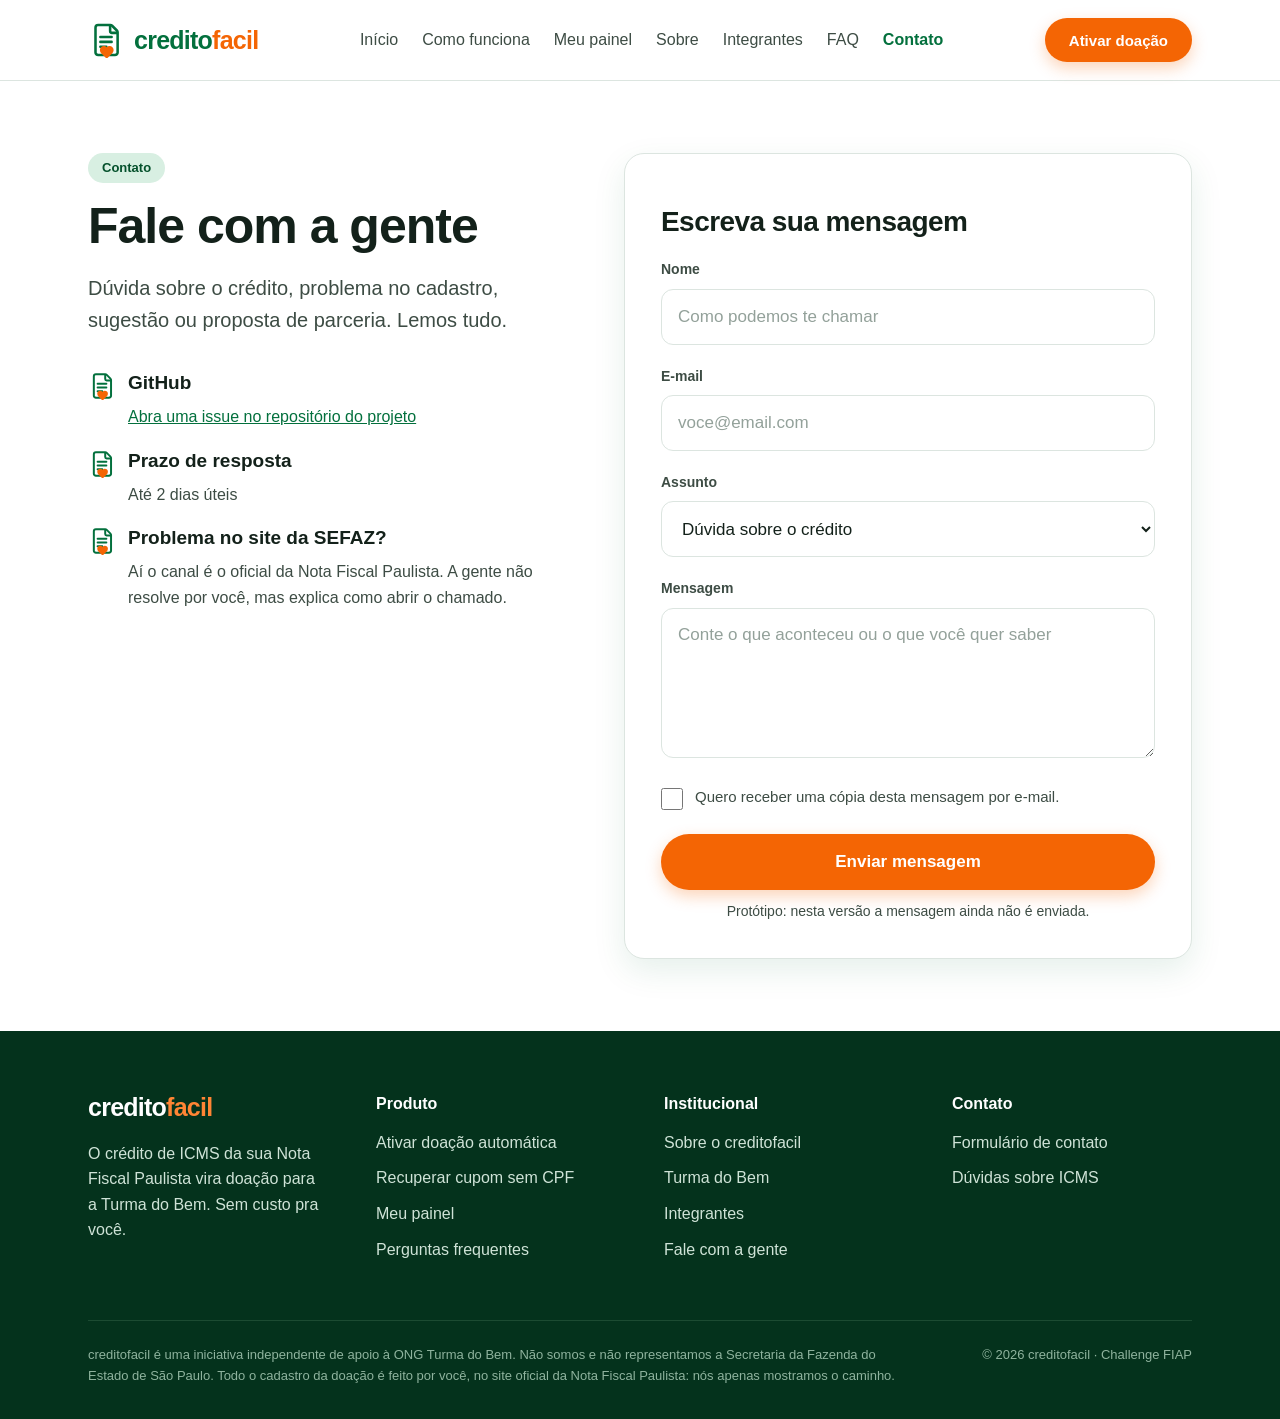
==== contato.html @ 5739f054 "feat: contato.html" ====
<!DOCTYPE html>
<html lang="pt-BR">
<head>
  <meta charset="UTF-8">
  <meta name="viewport" content="width=device-width, initial-scale=1.0">
  <title>Contato · creditofacil</title>
  <meta name="description" content="Fale com a equipe do creditofacil: dúvidas, problemas no cadastro, sugestões e parcerias.">
  <meta name="theme-color" content="#03703D">
  <link rel="icon" type="image/png" sizes="32x32" href="imagens/favicon-32.png">
  <link rel="apple-touch-icon" href="imagens/favicon-180.png">
  <link rel="stylesheet" href="css/style.css">
</head>
<body>
  <!-- cabeçalho: igual em todas as páginas -->
  <header class="header">
    <div class="conteudo header-conteudo">
      <a class="marca" href="index.html" aria-label="creditofacil, página inicial">
        <img src="imagens/icone-nota.svg" alt="" width="36" height="36">
        <span class="marca-texto"><span class="marca-credito">credito</span><span class="marca-facil">facil</span></span>
      </a>
      <nav class="nav" aria-label="Menu principal">
        <ul>
        <li><a href="index.html">Início</a></li>
        <li><a href="solucao-wizard.html">Como funciona</a></li>
        <li><a href="solucao-dashboard.html">Meu painel</a></li>
        <li><a href="sobre.html">Sobre</a></li>
        <li><a href="integrantes.html">Integrantes</a></li>
        <li><a href="faq.html">FAQ</a></li>
        <li><a href="contato.html" aria-current="page">Contato</a></li>
        </ul>
      </nav>
      <div class="header-acoes">
        <a class="btn btn-primario btn-sm" href="solucao-wizard.html">Ativar doação</a>
      </div>
    </div>
  </header>

  <main>
    <section class="sec sec-clara">
      <div class="conteudo colunas">
        <!-- informações de contato -->
        <div class="col-lateral">
          <span class="selo selo-verde">Contato</span>
          <h1 class="titulo-pagina">Fale com a gente</h1>
          <p class="lead">Dúvida sobre o crédito, problema no cadastro, sugestão ou proposta de parceria. Lemos tudo.</p>
          <ul class="lista-contato">
            <li class="icone-linha"><img src="imagens/icone-nota.svg" alt=""><div><h2 class="t5">GitHub</h2><p class="texto-sm"><a href="https://github.com/EstruttiJP/creditofacil/issues" target="_blank" rel="noopener">Abra uma issue no repositório do projeto</a></p></div></li>
            <li class="icone-linha"><img src="imagens/icone-nota.svg" alt=""><div><h2 class="t5">Prazo de resposta</h2><p class="texto-sm">Até 2 dias úteis</p></div></li>
            <li class="icone-linha"><img src="imagens/icone-nota.svg" alt=""><div><h2 class="t5">Problema no site da SEFAZ?</h2><p class="texto-sm">Aí o canal é o oficial da Nota Fiscal Paulista. A gente não resolve por você, mas explica como abrir o chamado.</p></div></li>
          </ul>
        </div>
        <!-- formulário (protótipo: ainda não envia de verdade) -->
        <div class="col-flex">
          <form class="card card-elev cta-ativacao" action="contato.html" method="get">
            <h2 class="t3">Escreva sua mensagem</h2>
            <div class="campo-bloco">
              <label class="rotulo" for="contato-nome">Nome</label>
              <input class="campo" id="contato-nome" name="nome" type="text" placeholder="Como podemos te chamar" autocomplete="name">
            </div>
            <div class="campo-bloco">
              <label class="rotulo" for="contato-email">E-mail</label>
              <input class="campo" id="contato-email" name="email" type="email" placeholder="voce@email.com" autocomplete="email">
            </div>
            <div class="campo-bloco">
              <label class="rotulo" for="contato-assunto">Assunto</label>
              <select class="campo" id="contato-assunto" name="assunto">
                <option>Dúvida sobre o crédito</option>
                <option>Problema no passo a passo</option>
                <option>Sugestão</option>
                <option>Parceria</option>
              </select>
            </div>
            <div class="campo-bloco">
              <label class="rotulo" for="contato-mensagem">Mensagem</label>
              <textarea class="campo area" id="contato-mensagem" name="mensagem" placeholder="Conte o que aconteceu ou o que você quer saber"></textarea>
            </div>
            <div class="check-linha">
              <input type="checkbox" id="contato-copia" name="copia">
              <label for="contato-copia">Quero receber uma cópia desta mensagem por e-mail.</label>
            </div>
            <button type="submit" class="btn btn-primario btn-bloco form-acao">Enviar mensagem</button>
            <p class="ajuda ajuda-central">Protótipo: nesta versão a mensagem ainda não é enviada.</p>
          </form>
        </div>
      </div>
    </section>
  </main>

  <!-- rodapé: igual em todas as páginas -->
  <footer class="footer">
    <div class="conteudo">
      <div class="footer-grade">
        <div>
          <span class="marca-texto"><span class="marca-credito">credito</span><span class="marca-facil">facil</span></span>
          <p class="footer-texto">O crédito de ICMS da sua Nota Fiscal Paulista vira doação para a Turma do Bem. Sem custo pra você.</p>
        </div>
        <div>
          <h2>Produto</h2>
          <ul>
            <li><a href="solucao-wizard.html">Ativar doação automática</a></li>
            <li><a href="solucao-wizard.html#recuperar-cupom">Recuperar cupom sem CPF</a></li>
            <li><a href="solucao-dashboard.html">Meu painel</a></li>
            <li><a href="faq.html">Perguntas frequentes</a></li>
          </ul>
        </div>
        <div>
          <h2>Institucional</h2>
          <ul>
            <li><a href="sobre.html">Sobre o creditofacil</a></li>
            <li><a href="sobre.html#turma-do-bem">Turma do Bem</a></li>
            <li><a href="integrantes.html">Integrantes</a></li>
            <li><a href="contato.html">Fale com a gente</a></li>
          </ul>
        </div>
        <div>
          <h2>Contato</h2>
          <ul>
            <li><a href="contato.html">Formulário de contato</a></li>
            <li><a href="faq.html">Dúvidas sobre ICMS</a></li>
          </ul>
        </div>
      </div>
      <hr class="footer-divisor">
      <div class="footer-legal">
        <p>creditofacil é uma iniciativa independente de apoio à ONG Turma do Bem. Não somos e não representamos a Secretaria da Fazenda do Estado de São Paulo. Todo o cadastro da doação é feito por você, no site oficial da Nota Fiscal Paulista: nós apenas mostramos o caminho.</p>
        <p>© 2026 creditofacil · Challenge FIAP</p>
      </div>
    </div>
  </footer>
</body>
</html>
---- css/style.css ----
* {
  box-sizing: border-box;
}

html {
  scroll-behavior: smooth;
}

body {
  margin: 0;
  min-width: 992px;
  background: #f6f9f7;
  color: #13211a;
  font-family: "Source Sans 3", "Segoe UI", Roboto, "Helvetica Neue", Arial, sans-serif;
  font-size: 17px;
  line-height: 1.6;
}

h1, h2, h3, h4 {
  font-family: "Poppins", "Segoe UI", "Helvetica Neue", Arial, sans-serif;
  margin: 0;
  letter-spacing: -0.02em;
  line-height: 1.15;
}

p, figure {
  margin: 0;
}

ul, ol {
  margin: 0;
  padding: 0;
}

a {
  color: #03703d;
}

a:hover {
  color: #05512c;
}

a:focus-visible, button:focus-visible, input:focus-visible, textarea:focus-visible, summary:focus-visible {
  outline: 3px solid rgba(244, 101, 4, 0.45);
  outline-offset: 3px;
}

img {
  max-width: 100%;
  display: block;
}

/* Layout */
.conteudo {
  width: 100%;
  margin: 0 auto;
  padding: 0 40px;
}

.sec {
  padding: 72px 0;
}

.sec-topo {
  padding: 64px 0 40px;
  border-bottom: 1px solid #dce5e0;
}

.sec-clara {
  background: #ffffff;
}

.sec-verde-claro {
  background: #eff8f3;
}

.sec-escura {
  background: #04321c;
  padding: 56px 0;
}

.sec-bordas {
  border-top: 1px solid #dce5e0;
  border-bottom: 1px solid #dce5e0;
}

.colunas {
  display: flex;
  gap: 56px;
  align-items: flex-start;
}

.colunas-centro {
  align-items: center;
}

.colunas-base {
  align-items: flex-end;
}

.colunas-esticadas {
  align-items: stretch;
}

.col-flex {
  flex: 1 1 0;
  min-width: 0;
}

.col-lateral {
  width: 480px;
  flex-shrink: 0;
}

.col-lateral-estreita {
  width: 400px;
  flex-shrink: 0;
}

.col-titulo {
  width: 420px;
  flex-shrink: 0;
}

.grade-2 {
  display: grid;
  grid-template-columns: repeat(2, minmax(0, 1fr));
  gap: 24px;
}

.grade-3 {
  display: grid;
  grid-template-columns: repeat(3, minmax(0, 1fr));
  gap: 24px;
}

.grade-2, .grade-3, .confianca {
  list-style: none;
}

.pilha {
  display: flex;
  flex-direction: column;
  gap: 24px;
}

.linha-botoes {
  display: flex;
  gap: 16px;
  align-items: center;
  flex-wrap: wrap;
}

.largura-texto {
  max-width: 760px;
}

.margem-topo {
  margin-top: 32px;
}

/* Tipografia */
.titulo-hero {
  font-size: 56px;
  line-height: 1.08;
  max-width: 620px;
  margin-top: 20px;
}

.titulo-pagina {
  font-size: 50px;
  line-height: 1.1;
  max-width: 840px;
  margin-top: 20px;
}

.t1 {
  font-size: 40px;
}

.t2 {
  font-size: 32px;
}

.t3 {
  font-size: 28px;
}

.t4 {
  font-size: 22px;
  letter-spacing: -0.01em;
}

.t5 {
  font-size: 19px;
  letter-spacing: 0;
}

.lead {
  font-size: 20px;
  color: #3d4c44;
  margin-top: 18px;
  max-width: 720px;
}

.texto {
  color: #3d4c44;
  margin-top: 12px;
}

.texto-sm {
  font-size: 16px;
  color: #3d4c44;
  margin-top: 10px;
}

.destaque {
  color: #f46504;
}

.selo + h1, .selo + h2, .selo + h3 {
  margin-top: 16px;
}

/* Componentes */
.btn {
  display: inline-flex;
  align-items: center;
  justify-content: center;
  gap: 10px;
  height: 56px;
  padding: 0 32px;
  border-radius: 999px;
  border: 2px solid transparent;
  font-family: "Poppins", "Segoe UI", "Helvetica Neue", Arial, sans-serif;
  font-weight: 600;
  font-size: 17px;
  line-height: 1;
  text-decoration: none;
  cursor: pointer;
}

.btn:hover {
  transform: translateY(-2px);
  text-decoration: none;
}

.btn-primario {
  background: #f46504;
  color: #ffffff;
  box-shadow: 0 6px 16px rgba(244, 101, 4, 0.28);
}

.btn-primario:hover {
  background: #d95703;
  color: #ffffff;
}

.btn-secundario {
  background: transparent;
  color: #03703d;
  border-color: #03703d;
}

.btn-secundario:hover {
  background: #eff8f3;
}

.btn-fantasma {
  background: transparent;
  color: #03703d;
  height: 44px;
  padding: 0 16px;
  font-size: 16px;
}

.btn-fantasma:hover {
  background: #eff8f3;
}

.btn-sm {
  height: 44px;
  padding: 0 22px;
  font-size: 15px;
}

.btn-bloco {
  width: 100%;
}

/* Cartoes */
.card {
  background: #ffffff;
  border: 1px solid #dce5e0;
  border-radius: 16px;
  padding: 32px;
}

main .card:hover {
  transform: translateY(-3px);
  box-shadow: 0 14px 28px rgba(3, 112, 61, 0.12);
}

.card-elev {
  box-shadow: 0 12px 32px rgba(3, 112, 61, 0.1);
  border-radius: 20px;
}

.card-laranja {
  background: #fff4ec;
  border-color: #ffe7d6;
}

.card-verde {
  background: #eff8f3;
  border-color: #d8efe2;
}

/* Selos */
.selo {
  display: inline-flex;
  align-items: center;
  height: 30px;
  padding: 0 14px;
  border-radius: 999px;
  font-family: "Poppins", "Segoe UI", "Helvetica Neue", Arial, sans-serif;
  font-weight: 600;
  font-size: 13px;
}

.selo-verde {
  background: #d8efe2;
  color: #05512c;
}

.selo-laranja {
  background: #ffe7d6;
  color: #b84604;
}

/* Formularios */
.campo-bloco {
  margin-top: 20px;
}

.rotulo {
  display: block;
  font-family: "Poppins", "Segoe UI", "Helvetica Neue", Arial, sans-serif;
  font-weight: 600;
  font-size: 14px;
  color: #3d4c44;
  margin-bottom: 8px;
}

.campo {
  width: 100%;
  height: 56px;
  padding: 0 16px;
  border: 1px solid #dce5e0;
  border-radius: 12px;
  background: #ffffff;
  font-family: "Source Sans 3", "Segoe UI", Roboto, "Helvetica Neue", Arial, sans-serif;
  font-size: 17px;
  color: #13211a;
}

.campo::placeholder {
  color: #93a19a;
}

.campo:focus {
  outline: none;
  border-color: #03703d;
  box-shadow: 0 0 0 3px rgba(10, 140, 78, 0.18);
}

.area {
  height: auto;
  min-height: 150px;
  padding: 16px;
  resize: vertical;
}

.ajuda {
  font-size: 14px;
  color: #5c6b63;
  margin-top: 8px;
}

.ajuda-central {
  text-align: center;
  margin-top: 14px;
}

.check-linha {
  display: flex;
  gap: 12px;
  align-items: flex-start;
  margin-top: 20px;
}

.check-linha input {
  width: 22px;
  height: 22px;
  margin: 2px 0 0;
  accent-color: #03703d;
  flex-shrink: 0;
}

.check-linha label {
  font-size: 15px;
  line-height: 1.5;
  color: #3d4c44;
}

.form-acao {
  margin-top: 24px;
}

.grade-campos {
  display: grid;
  grid-template-columns: repeat(3, minmax(0, 1fr));
  gap: 16px;
  margin-top: 20px;
}

.divisor {
  height: 1px;
  border: 0;
  background: #dce5e0;
  margin: 22px 0;
}

.icone-linha {
  display: flex;
  gap: 12px;
  align-items: flex-start;
}

.icone-linha img {
  width: 28px;
  height: 28px;
  flex-shrink: 0;
}

.confianca {
  display: flex;
  gap: 28px;
  margin-top: 32px;
  flex-wrap: wrap;
}

.confianca .icone-linha {
  align-items: center;
  color: #3d4c44;
  font-size: 16px;
}

.lista-contato {
  display: flex;
  flex-direction: column;
  gap: 20px;
  margin-top: 36px;
}

.lista-contato h3 {
  font-size: 17px;
}

.numero-passo {
  width: 48px;
  height: 48px;
  border-radius: 999px;
  background: #03703d;
  color: #ffffff;
  display: flex;
  align-items: center;
  justify-content: center;
  font-family: "Poppins", "Segoe UI", "Helvetica Neue", Arial, sans-serif;
  font-weight: 700;
  font-size: 20px;
}

.card .numero-passo + h3 {
  margin-top: 20px;
}

/* Paginas */
.numero-grande {
  font-family: "Poppins", "Segoe UI", "Helvetica Neue", Arial, sans-serif;
  font-size: 40px;
  font-weight: 700;
  color: #ffffff;
  line-height: 1;
}

.numero-grande.destaque {
  color: #ff8534;
}

.numero-legenda {
  font-size: 16px;
  color: #cfe3d7;
  margin-top: 8px;
}

.numero-fonte {
  display: block;
  font-size: 13px;
  color: #8fb39e;
}

.cta-ativacao {
  padding: 36px;
}

.cta-ativacao h2 {
  margin-top: 16px;
}

.cta-ativacao > p {
  color: #3d4c44;
  margin-top: 10px;
}

.recuperacao-bloco {
  background: #eff8f3;
  border: 1px solid #d8efe2;
  border-radius: 20px;
  padding: 36px;
}

.upload-area {
  margin-top: 24px;
  padding: 32px;
  border: 2px dashed #17a661;
  border-radius: 16px;
  background: #ffffff;
  display: flex;
  flex-direction: column;
  align-items: center;
  gap: 12px;
  text-align: center;
  cursor: pointer;
}

.upload-area:hover {
  background: #eff8f3;
}

.upload-area img {
  width: 44px;
  height: 44px;
}

.upload-area input {
  font-size: 15px;
}

.upload-titulo {
  font-family: "Poppins", "Segoe UI", "Helvetica Neue", Arial, sans-serif;
  font-size: 19px;
  font-weight: 600;
}

.exemplo-leitura {
  margin-top: 24px;
  padding: 24px;
  border-radius: 16px;
  background: #ffffff;
  border: 1px solid #dce5e0;
}

.exemplo-leitura h3 {
  font-size: 17px;
}

.trilha {
  display: flex;
  align-items: center;
  gap: 16px;
  margin-top: 36px;
}

.trilha-passo {
  display: flex;
  align-items: center;
  gap: 12px;
  text-decoration: none;
}

.trilha-numero {
  width: 36px;
  height: 36px;
  border-radius: 999px;
  background: #03703d;
  color: #ffffff;
  display: flex;
  align-items: center;
  justify-content: center;
  font-family: "Poppins", "Segoe UI", "Helvetica Neue", Arial, sans-serif;
  font-weight: 700;
  flex-shrink: 0;
}

.trilha-titulo {
  font-family: "Poppins", "Segoe UI", "Helvetica Neue", Arial, sans-serif;
  font-size: 16px;
  font-weight: 600;
  color: #13211a;
}

.trilha-linha {
  flex-grow: 1;
  height: 2px;
  background: #03703d;
  min-width: 40px;
}

.passo + .passo {
  margin-top: 32px;
}

.lista-numerada {
  list-style: none;
  margin-top: 24px;
  display: flex;
  flex-direction: column;
  gap: 16px;
  counter-reset: passo;
}

.lista-numerada li {
  display: flex;
  gap: 14px;
  align-items: flex-start;
  counter-increment: passo;
}

.lista-numerada li::before {
  content: counter(passo);
  width: 28px;
  height: 28px;
  flex-shrink: 0;
  border-radius: 999px;
  background: #eff8f3;
  color: #05512c;
  display: flex;
  align-items: center;
  justify-content: center;
  font-family: "Poppins", "Segoe UI", "Helvetica Neue", Arial, sans-serif;
  font-weight: 700;
  font-size: 14px;
}

.aviso-exemplo {
  margin-top: 16px;
}

.stat-card p:first-child {
  font-size: 16px;
  color: #3d4c44;
}

.stat-valor {
  font-family: "Poppins", "Segoe UI", "Helvetica Neue", Arial, sans-serif;
  font-size: 48px;
  font-weight: 700;
  line-height: 1.1;
  margin-top: 8px;
}

.card-tabela {
  padding: 0;
  overflow: hidden;
}

.card-tabela-topo {
  padding: 28px 32px;
  display: flex;
  justify-content: space-between;
  align-items: center;
}

.card-tabela-rodape {
  padding: 18px 32px 28px;
}

.tabela-historico {
  width: 100%;
  border-collapse: collapse;
}

.tabela-historico caption {
  caption-side: bottom;
  text-align: left;
  padding: 12px 16px 0;
}

.tabela-historico th {
  text-align: left;
  padding: 12px 16px;
  background: #f6f9f7;
  font-family: "Poppins", "Segoe UI", "Helvetica Neue", Arial, sans-serif;
  font-size: 14px;
  font-weight: 600;
  color: #3d4c44;
}

.tabela-historico td {
  padding: 18px 16px;
  border-top: 1px solid #dce5e0;
  font-size: 16px;
  color: #3d4c44;
}

.tabela-historico .col-valor {
  text-align: right;
  font-family: "Poppins", "Segoe UI", "Helvetica Neue", Arial, sans-serif;
  font-weight: 600;
  white-space: nowrap;
}

.tabela-historico th.col-valor {
  font-weight: 600;
}

.impacto-card {
  border-radius: 20px;
  background: #04321c;
  padding: 32px;
  color: #ffffff;
}

.impacto-card .icone-linha {
  align-items: center;
}

.impacto-card img {
  width: 40px;
  height: 40px;
}

.impacto-card p {
  color: #cfe3d7;
  margin-top: 14px;
}

.impacto-card .numero-fonte {
  margin-top: 12px;
}

.como-desfazer {
  margin-top: 20px;
  max-width: 760px;
}

.como-desfazer summary {
  cursor: pointer;
  font-family: "Poppins", "Segoe UI", "Helvetica Neue", Arial, sans-serif;
  font-weight: 600;
  color: #03703d;
}

.como-desfazer p {
  margin-top: 10px;
  color: #3d4c44;
}

.faq-grupo + .faq-grupo {
  margin-top: 48px;
}

.faq-lista {
  display: flex;
  flex-direction: column;
  gap: 16px;
  margin-top: 20px;
}

.faq-item {
  padding: 24px 28px;
}

.faq-item summary {
  list-style: none;
  cursor: pointer;
  display: flex;
  justify-content: space-between;
  align-items: center;
  gap: 24px;
  font-family: "Poppins", "Segoe UI", "Helvetica Neue", Arial, sans-serif;
  font-size: 20px;
  font-weight: 600;
}

.faq-item summary::-webkit-details-marker {
  display: none;
}

.faq-item summary::after {
  content: "+";
  width: 32px;
  height: 32px;
  flex-shrink: 0;
  border-radius: 999px;
  background: #eff8f3;
  color: #03703d;
  display: flex;
  align-items: center;
  justify-content: center;
  font-size: 20px;
}

.faq-item[open] summary::after {
  content: "−";
  background: #d8efe2;
}

.faq-item p {
  color: #3d4c44;
  margin-top: 14px;
  max-width: 920px;
}

.faq-mais {
  margin-top: 56px;
  display: flex;
  gap: 24px;
  align-items: center;
  background: #eff8f3;
  border-radius: 20px;
  padding: 32px;
}

.faq-mais img {
  width: 44px;
  height: 44px;
}

.lista-fontes {
  margin-top: 20px;
  padding-left: 20px;
  display: flex;
  flex-direction: column;
  gap: 12px;
  color: #3d4c44;
  font-size: 16px;
}

.membro {
  text-align: center;
  display: flex;
  flex-direction: column;
  align-items: center;
}

.membro-foto {
  width: 160px;
  height: 160px;
  border-radius: 999px;
  object-fit: cover;
  border: 4px solid #d8efe2;
  background: #eff8f3;
}

.membro h2 {
  font-size: 21px;
  margin-top: 20px;
}

.membro-dados {
  list-style: none;
  margin-top: 12px;
  color: #3d4c44;
  font-size: 16px;
}

.membro-links {
  display: flex;
  gap: 12px;
  margin-top: 18px;
}

.membro-links .btn {
  padding: 0 16px;
  font-size: 14px;
}

/* Cabecalho e Rodape */
.header {
  background: #ffffff;
  border-bottom: 1px solid #dce5e0;
  position: sticky;
  top: 0;
  z-index: 100;
}

.header-conteudo {
  height: 80px;
  display: flex;
  align-items: center;
  justify-content: space-between;
  gap: 32px;
}

.marca {
  display: inline-flex;
  align-items: center;
  gap: 10px;
  text-decoration: none;
}

.marca img {
  width: 36px;
  height: 36px;
}

.marca-texto {
  font-family: "Poppins", "Segoe UI", "Helvetica Neue", Arial, sans-serif;
  font-size: 25px;
  font-weight: 700;
  letter-spacing: -0.03em;
  line-height: 1;
}

.marca-credito {
  color: #03703d;
}

.marca-facil {
  color: #f46504;
}

.nav ul {
  list-style: none;
  display: flex;
  align-items: center;
  gap: 24px;
}

.nav a {
  font-family: "Poppins", "Segoe UI", "Helvetica Neue", Arial, sans-serif;
  font-weight: 500;
  font-size: 16px;
  color: #3d4c44;
  text-decoration: none;
}

.nav a:hover {
  color: #03703d;
}

.nav a[aria-current="page"] {
  color: #03703d;
  font-weight: 600;
}

.header-acoes {
  display: flex;
  align-items: center;
  gap: 12px;
}

.footer {
  background: #04321c;
  color: #cfe3d7;
  padding: 64px 0 32px;
}

.footer-grade {
  display: grid;
  grid-template-columns: repeat(4, minmax(0, 1fr));
  gap: 48px;
  padding-bottom: 48px;
}

.footer h2 {
  color: #ffffff;
  font-size: 16px;
  font-weight: 600;
  margin-bottom: 16px;
  letter-spacing: 0;
}

.footer ul {
  list-style: none;
}

.footer a {
  color: #cfe3d7;
  font-size: 16px;
  text-decoration: none;
  display: block;
  margin-bottom: 10px;
}

.footer a:hover {
  color: #ffffff;
  text-decoration: underline;
}

.footer .marca-credito {
  color: #ffffff;
}

.footer .marca-facil {
  color: #ff8534;
}

.footer-texto {
  margin-top: 16px;
  font-size: 16px;
  max-width: 280px;
}

.footer-divisor {
  height: 1px;
  border: 0;
  background: #1c4b32;
  margin: 0;
}

.footer-legal {
  padding-top: 24px;
  display: flex;
  justify-content: space-between;
  gap: 32px;
}

.footer-legal p {
  font-size: 13px;
  color: #8fb39e;
  max-width: 820px;
}

/* Desktop */
@media (min-width: 992px) {
  .conteudo {
    max-width: 1200px;
    padding: 0 48px;
  }
  .sec {
    padding: 72px 0;
  }
}

@media (min-width: 1300px) {
  .conteudo {
    max-width: 1312px;
    padding: 0;
  }
  .sec {
    padding: 80px 0;
  }
  .sec-topo {
    padding: 72px 0 48px;
  }
  .titulo-hero {
    font-size: 60px;
  }
  .colunas {
    gap: 64px;
  }
}
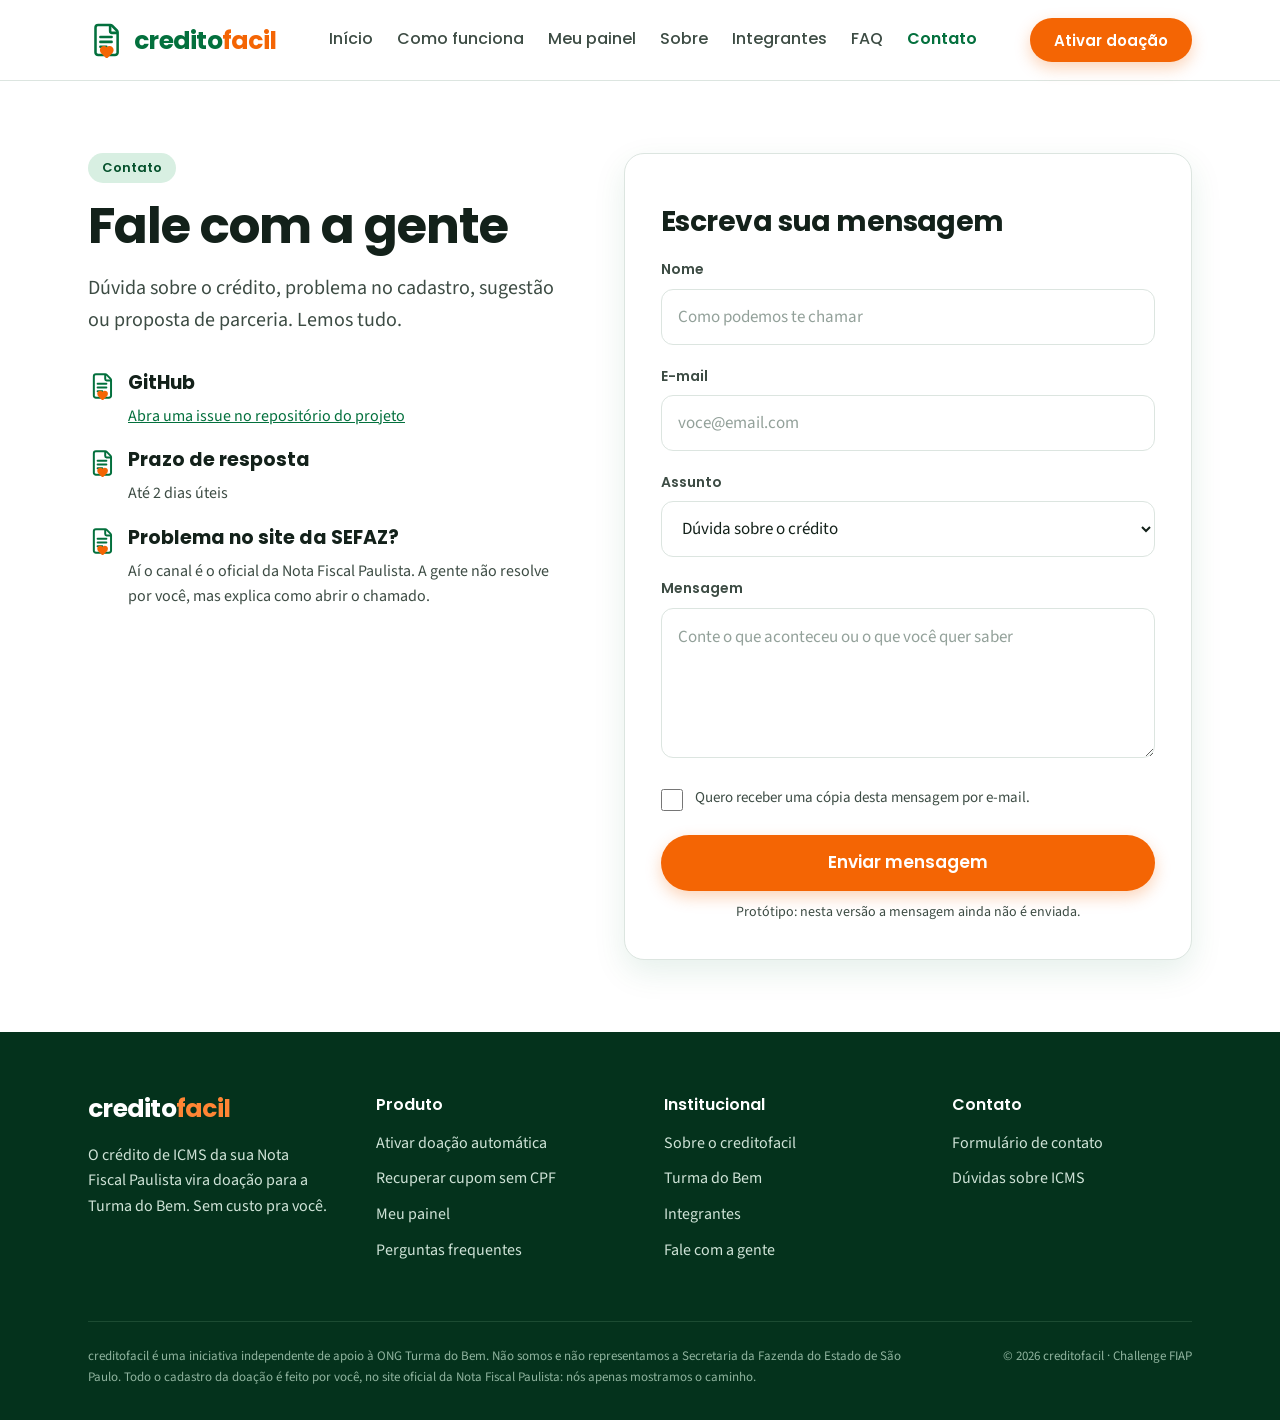
==== commit fba58a2b: "fix: valida formulário de contato e abre links da equipe em nova aba" ====
--- a/contato.html
+++ b/contato.html
@@ -8,6 +8,9 @@
   <meta name="theme-color" content="#03703D">
   <link rel="icon" type="image/png" sizes="32x32" href="imagens/favicon-32.png">
   <link rel="apple-touch-icon" href="imagens/favicon-180.png">
+  <link rel="preconnect" href="https://fonts.googleapis.com">
+  <link rel="preconnect" href="https://fonts.gstatic.com" crossorigin>
+  <link rel="stylesheet" href="https://fonts.googleapis.com/css2?family=Poppins:wght@500;600;700&family=Source+Sans+3:wght@400;600&display=swap">
   <link rel="stylesheet" href="css/style.css">
 </head>
 <body>
@@ -36,7 +39,7 @@
   </header>
 
   <main>
-    <section class="sec sec-clara">
+    <article class="sec sec-clara">
       <div class="conteudo colunas">
         <!-- informações de contato -->
         <div class="col-lateral">
@@ -55,11 +58,11 @@
             <h2 class="t3">Escreva sua mensagem</h2>
             <div class="campo-bloco">
               <label class="rotulo" for="contato-nome">Nome</label>
-              <input class="campo" id="contato-nome" name="nome" type="text" placeholder="Como podemos te chamar" autocomplete="name">
+              <input class="campo" id="contato-nome" name="nome" type="text" placeholder="Como podemos te chamar" autocomplete="name" required>
             </div>
             <div class="campo-bloco">
               <label class="rotulo" for="contato-email">E-mail</label>
-              <input class="campo" id="contato-email" name="email" type="email" placeholder="voce@email.com" autocomplete="email">
+              <input class="campo" id="contato-email" name="email" type="email" placeholder="voce@email.com" autocomplete="email" required>
             </div>
             <div class="campo-bloco">
               <label class="rotulo" for="contato-assunto">Assunto</label>
@@ -72,7 +75,7 @@
             </div>
             <div class="campo-bloco">
               <label class="rotulo" for="contato-mensagem">Mensagem</label>
-              <textarea class="campo area" id="contato-mensagem" name="mensagem" placeholder="Conte o que aconteceu ou o que você quer saber"></textarea>
+              <textarea class="campo area" id="contato-mensagem" name="mensagem" placeholder="Conte o que aconteceu ou o que você quer saber" required></textarea>
             </div>
             <div class="check-linha">
               <input type="checkbox" id="contato-copia" name="copia">
@@ -83,7 +86,7 @@
           </form>
         </div>
       </div>
-    </section>
+    </article>
   </main>
 
   <!-- rodapé: igual em todas as páginas -->
@@ -94,7 +97,7 @@
           <span class="marca-texto"><span class="marca-credito">credito</span><span class="marca-facil">facil</span></span>
           <p class="footer-texto">O crédito de ICMS da sua Nota Fiscal Paulista vira doação para a Turma do Bem. Sem custo pra você.</p>
         </div>
-        <div>
+        <nav aria-label="Produto">
           <h2>Produto</h2>
           <ul>
             <li><a href="solucao-wizard.html">Ativar doação automática</a></li>
@@ -102,8 +105,8 @@
             <li><a href="solucao-dashboard.html">Meu painel</a></li>
             <li><a href="faq.html">Perguntas frequentes</a></li>
           </ul>
-        </div>
-        <div>
+        </nav>
+        <nav aria-label="Institucional">
           <h2>Institucional</h2>
           <ul>
             <li><a href="sobre.html">Sobre o creditofacil</a></li>
@@ -111,14 +114,14 @@
             <li><a href="integrantes.html">Integrantes</a></li>
             <li><a href="contato.html">Fale com a gente</a></li>
           </ul>
-        </div>
-        <div>
+        </nav>
+        <nav aria-label="Contato">
           <h2>Contato</h2>
           <ul>
             <li><a href="contato.html">Formulário de contato</a></li>
             <li><a href="faq.html">Dúvidas sobre ICMS</a></li>
           </ul>
-        </div>
+        </nav>
       </div>
       <hr class="footer-divisor">
       <div class="footer-legal">
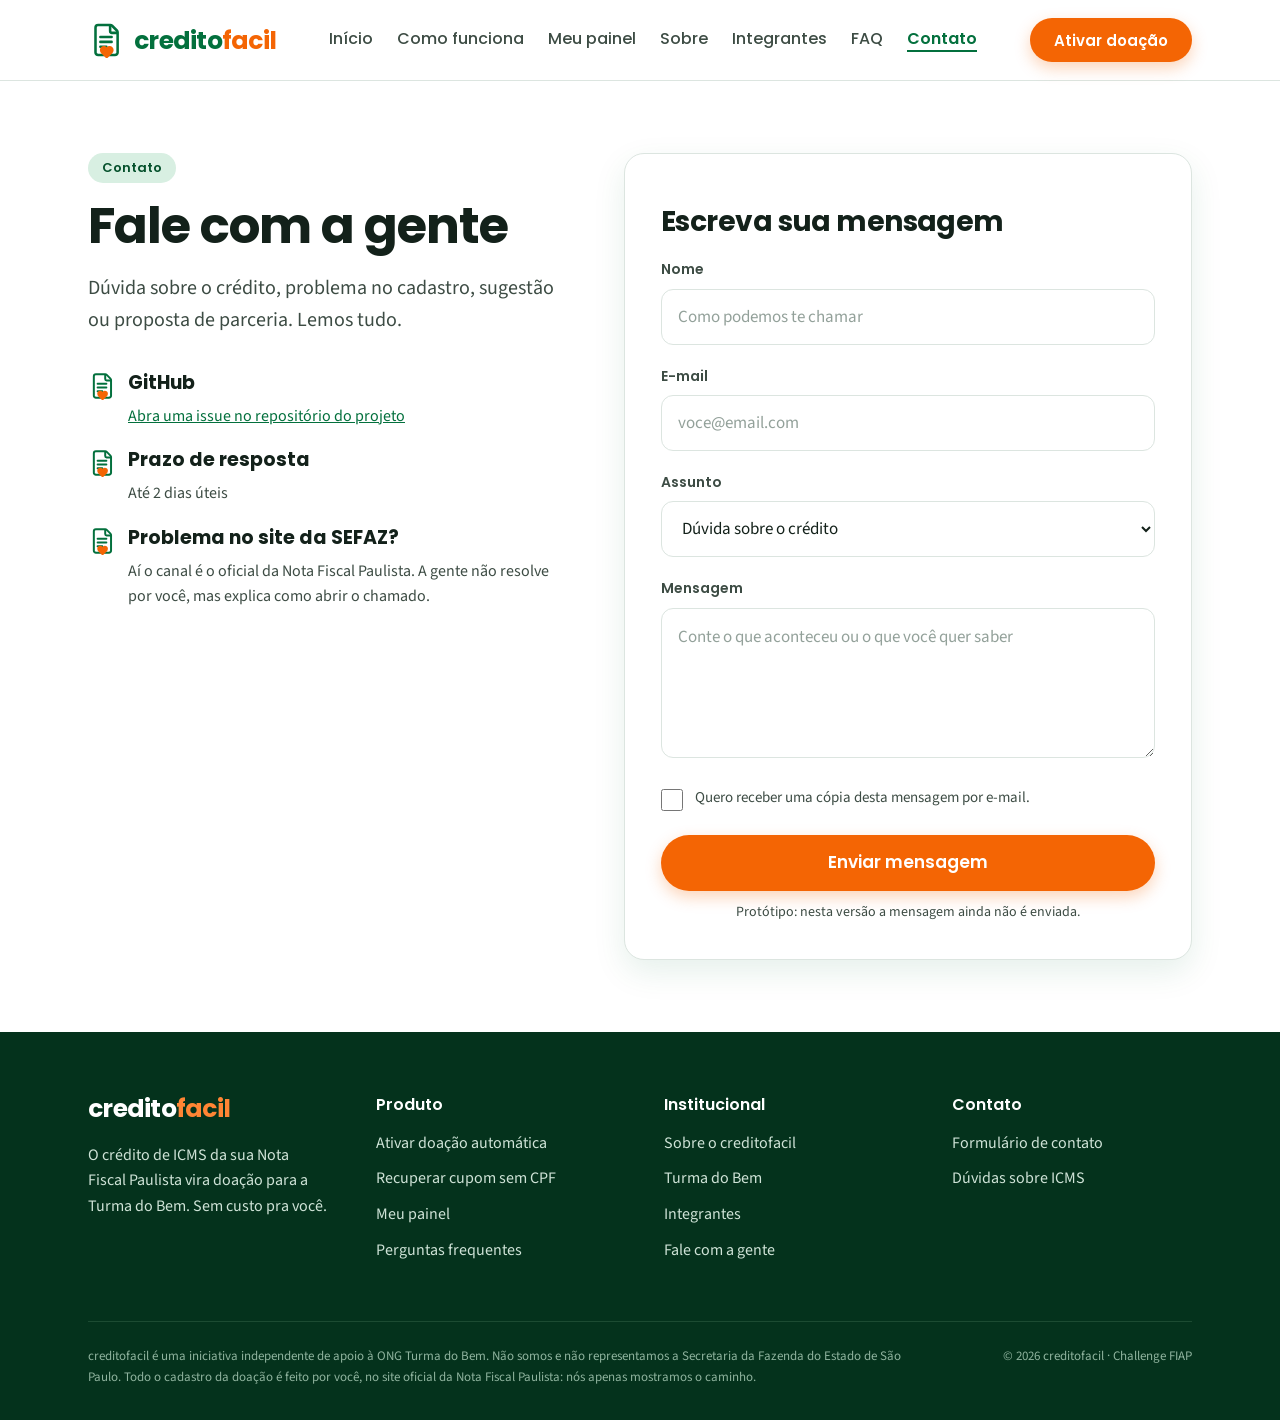
==== commit 65fa853a: "refactor: formulário em form_contato.js" ====
--- a/contato.html
+++ b/contato.html
@@ -35,6 +35,9 @@
       <div class="header-acoes">
         <a class="btn btn-primario btn-sm" href="solucao-wizard.html">Ativar doação</a>
       </div>
+      <button class="menu-botao" type="button" aria-expanded="false" aria-label="Abrir menu">
+        <span class="menu-icone"></span>
+      </button>
     </div>
   </header>
 
@@ -58,11 +61,13 @@
             <h2 class="t3">Escreva sua mensagem</h2>
             <div class="campo-bloco">
               <label class="rotulo" for="contato-nome">Nome</label>
-              <input class="campo" id="contato-nome" name="nome" type="text" placeholder="Como podemos te chamar" autocomplete="name" required>
+              <input class="campo" id="contato-nome" name="nome" type="text" placeholder="Como podemos te chamar" autocomplete="name">
+              <p class="aviso-erro" id="aviso-nome"></p>
             </div>
             <div class="campo-bloco">
               <label class="rotulo" for="contato-email">E-mail</label>
-              <input class="campo" id="contato-email" name="email" type="email" placeholder="voce@email.com" autocomplete="email" required>
+              <input class="campo" id="contato-email" name="email" type="email" placeholder="voce@email.com" autocomplete="email">
+              <p class="aviso-erro" id="aviso-email"></p>
             </div>
             <div class="campo-bloco">
               <label class="rotulo" for="contato-assunto">Assunto</label>
@@ -75,13 +80,14 @@
             </div>
             <div class="campo-bloco">
               <label class="rotulo" for="contato-mensagem">Mensagem</label>
-              <textarea class="campo area" id="contato-mensagem" name="mensagem" placeholder="Conte o que aconteceu ou o que você quer saber" required></textarea>
+              <textarea class="campo area" id="contato-mensagem" name="mensagem" placeholder="Conte o que aconteceu ou o que você quer saber"></textarea>
+              <p class="aviso-erro" id="aviso-mensagem"></p>
             </div>
             <div class="check-linha">
               <input type="checkbox" id="contato-copia" name="copia">
               <label for="contato-copia">Quero receber uma cópia desta mensagem por e-mail.</label>
             </div>
-            <button type="submit" class="btn btn-primario btn-bloco form-acao">Enviar mensagem</button>
+            <button type="submit" id="botao-enviar" class="btn btn-primario btn-bloco form-acao">Enviar mensagem</button>
             <p class="ajuda ajuda-central">Protótipo: nesta versão a mensagem ainda não é enviada.</p>
           </form>
         </div>
@@ -130,5 +136,7 @@
       </div>
     </div>
   </footer>
+  <script src="js/menu.js"></script>
+  <script src="js/form_contato.js"></script>
 </body>
 </html>
--- a/css/style.css
+++ b/css/style.css
@@ -222,6 +222,16 @@
   margin-top: 16px;
 }
 
+/* titulo lido por leitores de tela, invisivel na tela */
+.visualmente-oculto {
+  position: absolute;
+  width: 1px;
+  height: 1px;
+  overflow: hidden;
+  clip: rect(0 0 0 0);
+  white-space: nowrap;
+}
+
 /* Componentes */
 .btn {
   display: inline-flex;
@@ -230,7 +240,7 @@
   gap: 10px;
   height: 56px;
   padding: 0 32px;
-  border-radius: 999px;
+  border-radius: 30px;
   border: 2px solid transparent;
   font-family: "Poppins", "Segoe UI", "Helvetica Neue", Arial, sans-serif;
   font-weight: 600;
@@ -245,6 +255,10 @@
   text-decoration: none;
 }
 
+.btn:active {
+  transform: translateY(0);
+}
+
 .btn-primario {
   background: #f46504;
   color: #ffffff;
@@ -254,6 +268,7 @@
 .btn-primario:hover {
   background: #d95703;
   color: #ffffff;
+  box-shadow: 0 10px 22px rgba(244, 101, 4, 0.35);
 }
 
 .btn-secundario {
@@ -288,7 +303,6 @@
   width: 100%;
 }
 
-/* Cartoes */
 .card {
   background: #ffffff;
   border: 1px solid #dce5e0;
@@ -309,6 +323,16 @@
 .card-laranja {
   background: #fff4ec;
   border-color: #ffe7d6;
+}
+
+.card-destaque {
+  background: #fff4ec;
+  border-color: #f46504;
+  border-width: 0 0 0 4px;
+}
+
+.card-destaque-direita {
+  border-width: 0 0 3px 3px;
 }
 
 .card-verde {
@@ -374,6 +398,15 @@
   box-shadow: 0 0 0 3px rgba(10, 140, 78, 0.18);
 }
 
+.campo-erro {
+  border-color: #b42318;
+}
+
+.aviso-erro {
+  font-size: 14px;
+  color: #b42318;
+}
+
 .area {
   height: auto;
   min-height: 150px;
@@ -554,7 +587,31 @@
 }
 
 .upload-area input {
+  position: absolute;
+  width: 1px;
+  height: 1px;
+  opacity: 0;
+  overflow: hidden;
+}
+
+.upload-botao {
+  display: inline-flex;
+  align-items: center;
+  height: 44px;
+  padding: 0 22px;
+  border: 2px solid #03703d;
+  border-radius: 30px;
+  background: transparent;
+  color: #03703d;
+  font-family: "Poppins", "Segoe UI", "Helvetica Neue", Arial, sans-serif;
+  font-weight: 600;
   font-size: 15px;
+  cursor: pointer;
+}
+
+.upload-botao:hover {
+  background: #03703d;
+  color: #ffffff;
 }
 
 .upload-titulo {
@@ -618,7 +675,7 @@
 }
 
 .passo + .passo {
-  margin-top: 32px;
+  margin-top: 24px;
 }
 
 .lista-numerada {
@@ -657,9 +714,17 @@
   margin-top: 16px;
 }
 
-.stat-card p:first-child {
+.stat-rotulo {
+  font-family: inherit;
   font-size: 16px;
+  font-weight: 400;
+  letter-spacing: 0;
+  line-height: 1.6;
   color: #3d4c44;
+}
+
+.stat-card {
+  border-radius: 20px;
 }
 
 .stat-valor {
@@ -694,7 +759,7 @@
 .tabela-historico caption {
   caption-side: bottom;
   text-align: left;
-  padding: 12px 16px 0;
+  padding: 12px 32px 0;
 }
 
 .tabela-historico th {
@@ -705,6 +770,14 @@
   font-size: 14px;
   font-weight: 600;
   color: #3d4c44;
+}
+
+.tabela-historico th:first-child, .tabela-historico td:first-child {
+  padding-left: 32px;
+}
+
+.tabela-historico th:last-child, .tabela-historico td:last-child {
+  padding-right: 32px;
 }
 
 .tabela-historico td {
@@ -812,9 +885,13 @@
   font-size: 20px;
 }
 
+.faq-item summary:hover::after,
+.faq-item[open] summary::after {
+  background: #d8efe2;
+}
+
 .faq-item[open] summary::after {
   content: "−";
-  background: #d8efe2;
 }
 
 .faq-item p {
@@ -944,16 +1021,21 @@
   font-weight: 500;
   font-size: 16px;
   color: #3d4c44;
-  text-decoration: none;
+  text-decoration: underline 2px transparent;
+  text-underline-offset: 6px;
+  display: inline-block;
+  transition: color 0.2s, transform 0.2s;
 }
 
 .nav a:hover {
   color: #03703d;
+  transform: translateY(-0.6px);
 }
 
 .nav a[aria-current="page"] {
   color: #03703d;
   font-weight: 600;
+  text-decoration-color: #03703d;
 }
 
 .header-acoes {
@@ -993,11 +1075,12 @@
   text-decoration: none;
   display: block;
   margin-bottom: 10px;
+  transition: color 0.2s, transform 0.2s;
 }
 
 .footer a:hover {
   color: #ffffff;
-  text-decoration: underline;
+  transform: translateX(4px);
 }
 
 .footer .marca-credito {
@@ -1034,6 +1117,441 @@
   max-width: 820px;
 }
 
+/* Menu hamburguer */
+.menu-botao {
+  display: none;
+  align-items: center;
+  justify-content: center;
+  width: 44px;
+  height: 44px;
+  margin-left: auto;
+  padding: 0;
+  border: 1px solid #dce5e0;
+  border-radius: 12px;
+  background: #ffffff;
+  cursor: pointer;
+}
+
+.menu-icone, .menu-icone::before, .menu-icone::after {
+  display: block;
+  width: 20px;
+  height: 2px;
+  border-radius: 2px;
+  background: #03703d;
+  transition: transform 0.2s, background-color 0.2s;
+}
+
+.menu-icone {
+  position: relative;
+}
+
+.menu-icone::before, .menu-icone::after {
+  content: "";
+  position: absolute;
+  left: 0;
+}
+
+.menu-icone::before {
+  top: -6px;
+}
+
+.menu-icone::after {
+  top: 6px;
+}
+
+.menu-aberto .menu-icone {
+  background: transparent;
+}
+
+.menu-aberto .menu-icone::before {
+  transform: translateY(6px) rotate(45deg);
+}
+
+.menu-aberto .menu-icone::after {
+  transform: translateY(-6px) rotate(-45deg);
+}
+
+/* Mobile */
+@media (max-width: 767px) {
+  body {
+    min-width: 0;
+    overflow-wrap: break-word;
+  }
+  .conteudo {
+    padding: 0 24px;
+  }
+  .sec {
+    padding: 56px 0;
+  }
+  .sec-topo {
+    padding: 48px 0 32px;
+  }
+  .sec-escura {
+    padding: 48px 0;
+  }
+
+  .colunas {
+    flex-direction: column;
+    align-items: stretch;
+    gap: 32px;
+  }
+  .col-flex {
+    flex: none;
+  }
+  .col-lateral, .col-lateral-estreita, .col-titulo {
+    width: 100%;
+  }
+  .grade-2, .grade-3, .grade-campos {
+    display: flex;
+    flex-direction: column;
+    gap: 24px;
+  }
+
+  .titulo-hero {
+    font-size: 40px;
+  }
+  .titulo-pagina {
+    font-size: 36px;
+  }
+  .t1 {
+    font-size: 32px;
+  }
+  .t2 {
+    font-size: 28px;
+  }
+  .t3 {
+    font-size: 24px;
+  }
+  .lead {
+    font-size: 18px;
+  }
+  .stat-valor {
+    font-size: 40px;
+  }
+
+  .btn {
+    height: auto;
+    min-height: 52px;
+    padding: 14px 24px;
+    text-align: center;
+    line-height: 1.3;
+  }
+  .btn-sm {
+    min-height: 44px;
+    padding: 10px 20px;
+  }
+  .linha-botoes .btn {
+    width: 100%;
+  }
+
+  .header .header-conteudo {
+    height: auto;
+    min-height: 68px;
+    flex-wrap: wrap;
+    gap: 12px 16px;
+    padding-top: 12px;
+    padding-bottom: 12px;
+  }
+  .nav {
+    order: 3;
+    width: 100%;
+    border-top: 1px solid #dce5e0;
+    padding-top: 12px;
+  }
+  .nav ul {
+    flex-wrap: wrap;
+    gap: 8px 20px;
+  }
+  
+  .menu-pronto .menu-botao {
+    display: flex;
+  }
+  .menu-pronto .nav, .menu-pronto .header-acoes {
+    display: none;
+  }
+  .menu-aberto .nav {
+    display: block;
+    padding-top: 4px;
+  }
+  .menu-aberto .nav ul {
+    flex-direction: column;
+    align-items: stretch;
+    gap: 0;
+  }
+  .menu-aberto .nav a {
+    display: block;
+    padding: 12px 0;
+    border-bottom: 1px solid #dce5e0;
+    font-size: 17px;
+  }
+  .menu-aberto .header-acoes {
+    display: flex;
+    order: 4;
+    width: 100%;
+    padding-bottom: 4px;
+  }
+  .menu-aberto .header-acoes .btn {
+    width: 100%;
+  }
+
+  .confianca {
+    flex-direction: column;
+    gap: 12px;
+  }
+  .trilha {
+    flex-direction: column;
+    align-items: flex-start;
+    gap: 8px;
+  }
+  .trilha-linha {
+    flex-grow: 0;
+    width: 2px;
+    height: 16px;
+    min-width: 0;
+    margin-left: 17px;
+  }
+  .faq-mais {
+    flex-direction: column;
+    align-items: flex-start;
+  }
+  .faq-item summary {
+    font-size: 18px;
+  }
+
+  .card-tabela-topo {
+    padding: 24px;
+  }
+  .card-tabela-rodape {
+    padding: 16px 24px 24px;
+  }
+  .tabela-historico thead {
+    position: absolute;
+    width: 1px;
+    height: 1px;
+    margin: -1px;
+    overflow: hidden;
+  }
+  .tabela-historico tbody {
+    display: block;
+  }
+  .tabela-historico tr {
+    display: flex;
+    flex-wrap: wrap;
+    gap: 4px 16px;
+    padding: 16px 24px;
+    border-top: 1px solid #dce5e0;
+  }
+  .tabela-historico td, .tabela-historico td:first-child, .tabela-historico td:last-child {
+    display: block;
+    padding: 0;
+    border-top: 0;
+  }
+  .tabela-historico td:first-child {
+    flex: 1 1 0;
+    min-width: 0;
+  }
+  .tabela-historico td:nth-child(2), .tabela-historico td:nth-child(3) {
+    order: 1;
+    width: 100%;
+    font-size: 15px;
+  }
+  .tabela-historico caption {
+    padding: 12px 24px 0;
+  }
+
+  .footer {
+    padding: 48px 0 24px;
+  }
+  .footer-grade {
+    display: flex;
+    flex-wrap: wrap;
+    gap: 32px;
+    padding-bottom: 32px;
+  }
+  .footer-grade > * {
+    flex: 1 1 40%;
+    min-width: 0;
+  }
+  .footer-legal {
+    flex-direction: column;
+    gap: 12px;
+  }
+}
+
+/* Mobile pequeno (até 480px) */
+@media (max-width: 480px) {
+  .conteudo {
+    padding: 0 20px;
+  }
+  .sec {
+    padding: 48px 0;
+  }
+  .titulo-hero {
+    font-size: 34px;
+  }
+  .titulo-pagina {
+    font-size: 30px;
+  }
+  .t1 {
+    font-size: 28px;
+  }
+  .t2 {
+    font-size: 25px;
+  }
+  .card, .cta-ativacao, .recuperacao-bloco, .impacto-card, .faq-mais {
+    padding: 24px;
+  }
+  .faq-item {
+    padding: 20px;
+  }
+  .upload-area, .exemplo-leitura {
+    padding: 20px;
+  }
+  .card-tabela {
+    padding: 0;
+  }
+  .membro-foto {
+    width: 128px;
+    height: 128px;
+  }
+  .marca-texto {
+    font-size: 22px;
+  }
+  .header-acoes .btn {
+    min-height: 40px;
+    padding: 8px 16px;
+    font-size: 14px;
+  }
+  .footer-grade {
+    flex-direction: column;
+  }
+  .footer-grade > * {
+    flex: none;
+  }
+}
+
+/* Tablet (768px a 991px) */
+@media (min-width: 768px) and (max-width: 991px) {
+  body {
+    min-width: 0;
+    overflow-wrap: break-word;
+  }
+  .conteudo {
+    padding: 0 40px;
+  }
+  .sec {
+    padding: 64px 0;
+  }
+  .sec-topo {
+    padding: 56px 0 36px;
+  }
+
+  .colunas {
+    flex-direction: column;
+    align-items: stretch;
+    gap: 40px;
+  }
+  .colunas-centro {
+    align-items: flex-start;
+  }
+  .col-flex {
+    flex: none;
+  }
+  .col-lateral, .col-lateral-estreita, .col-titulo {
+    width: 100%;
+  }
+  .colunas > .pilha {
+    flex-direction: row;
+    flex-wrap: wrap;
+    align-items: flex-start;
+  }
+
+  .grade-3, .grade-campos {
+    display: flex;
+    flex-wrap: wrap;
+  }
+  .colunas > .pilha > *, .grade-3 > *, .grade-campos > * {
+    flex: 1 1 40%;
+    min-width: 0;
+  }
+
+  .titulo-hero {
+    font-size: 48px;
+    max-width: none;
+  }
+  .titulo-pagina {
+    font-size: 42px;
+  }
+  .t1 {
+    font-size: 36px;
+  }
+  .t2 {
+    font-size: 30px;
+  }
+  .stat-valor {
+    font-size: 44px;
+  }
+
+  .header .header-conteudo {
+    height: auto;
+    min-height: 72px;
+    flex-wrap: wrap;
+    gap: 12px 16px;
+    padding-top: 14px;
+    padding-bottom: 14px;
+  }
+  .header-acoes {
+    margin-left: auto;
+  }
+  .menu-botao {
+    margin-left: 0;
+  }
+  .nav {
+    order: 3;
+    width: 100%;
+  }
+
+  .menu-pronto .menu-botao {
+    display: flex;
+  }
+  .menu-pronto .nav {
+    display: none;
+  }
+  .menu-aberto .nav {
+    display: block;
+    border-top: 1px solid #dce5e0;
+    padding-top: 4px;
+  }
+  .menu-aberto .nav ul {
+    flex-direction: column;
+    align-items: stretch;
+    gap: 0;
+  }
+  .menu-aberto .nav a {
+    display: block;
+    padding: 12px 0;
+    border-bottom: 1px solid #dce5e0;
+    font-size: 17px;
+  }
+
+  .footer-grade {
+    display: flex;
+    flex-wrap: wrap;
+    gap: 40px;
+  }
+  .footer-grade > * {
+    flex: 1 1 40%;
+    min-width: 0;
+  }
+  .footer-texto {
+    max-width: none;
+  }
+  .footer-legal {
+    flex-direction: column;
+    gap: 12px;
+  }
+}
+
 /* Desktop */
 @media (min-width: 992px) {
   .conteudo {
